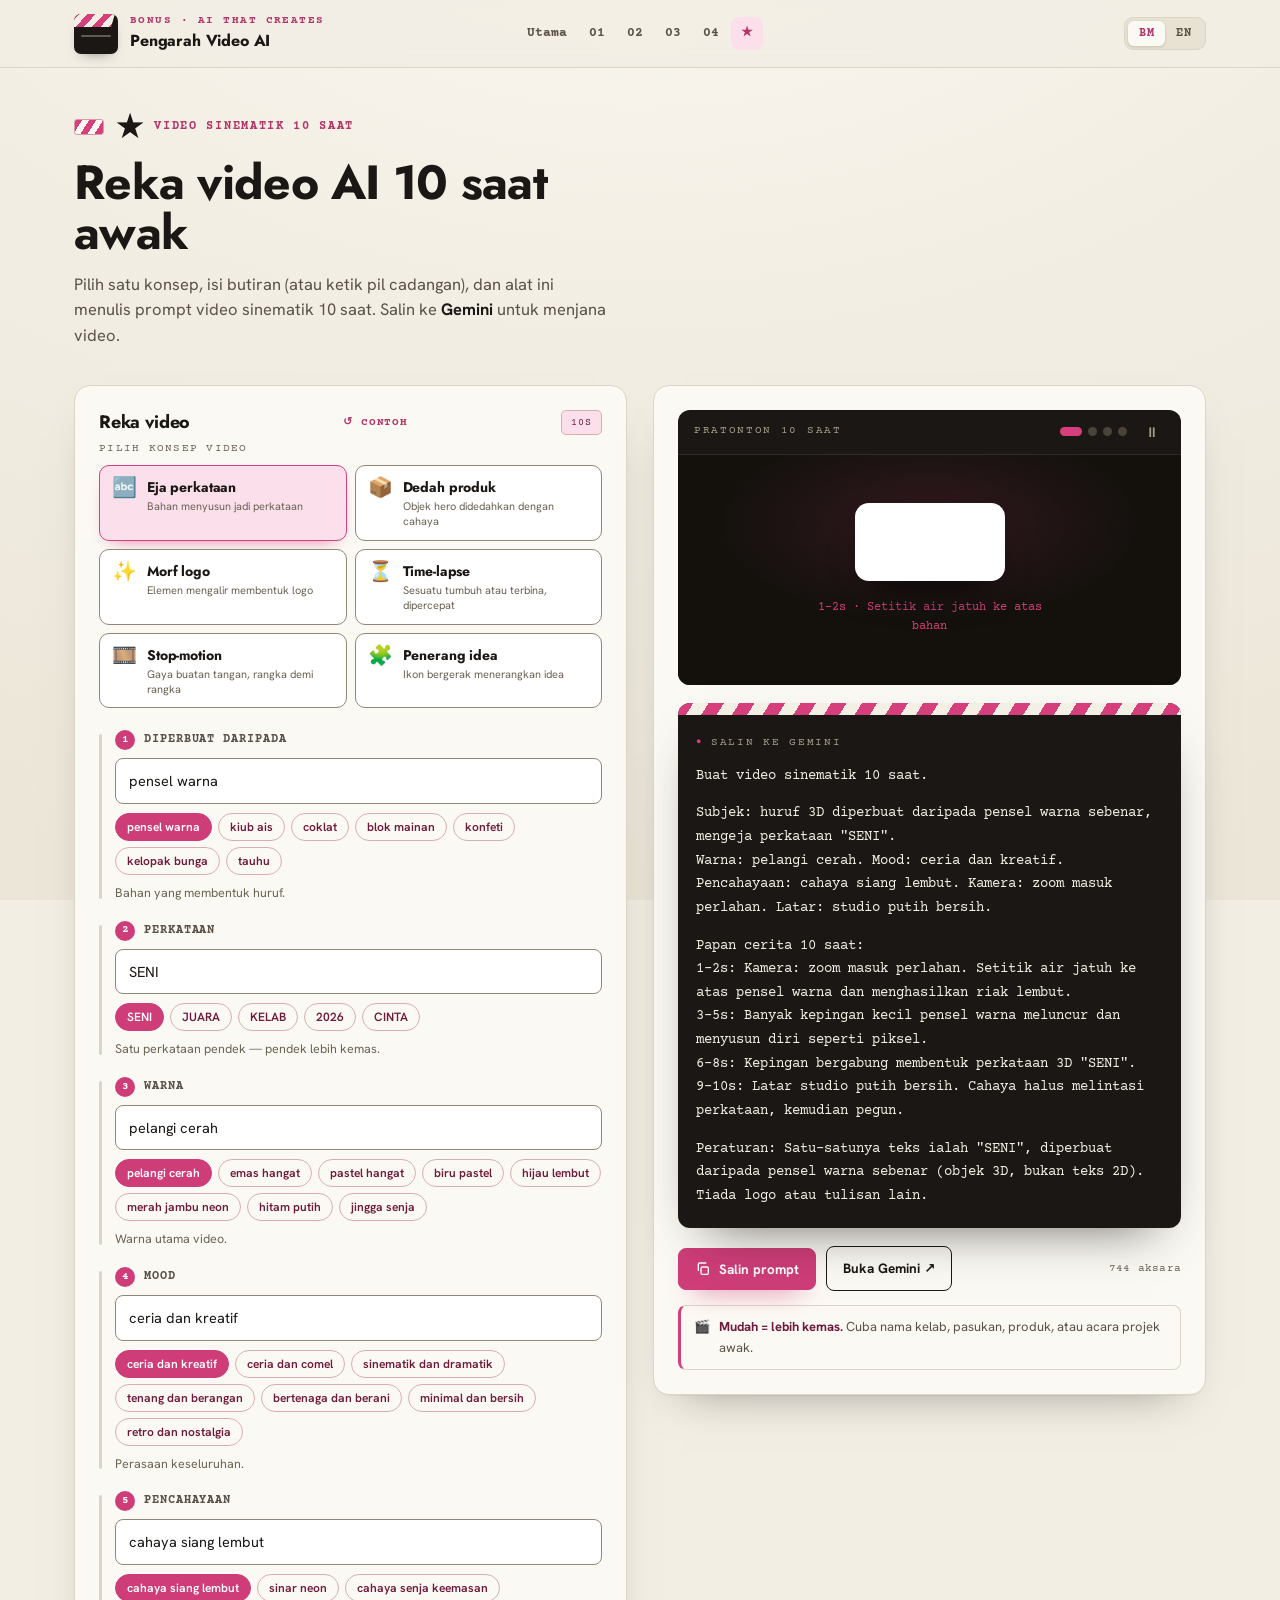
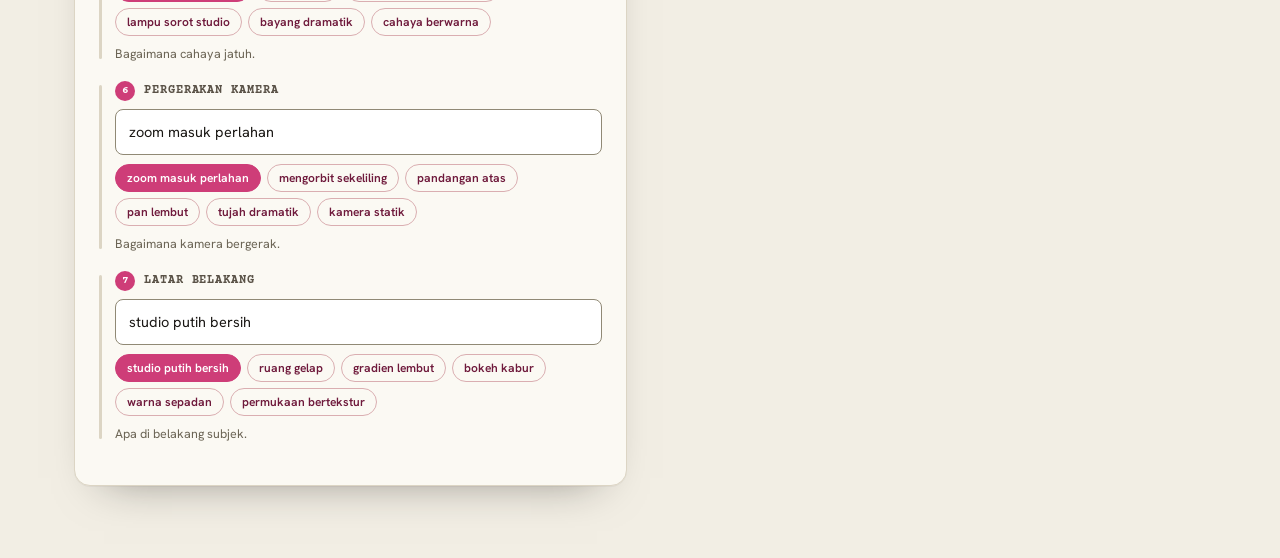
==== bonus-video.html @ ee81811c "Add GenAI Challenge Workshop static site Bilingual (BM/EN) prompt-building toolkit for a student wor" ====
<!DOCTYPE html>
<html lang="ms">
<head>
<meta charset="UTF-8">
<meta name="viewport" content="width=device-width, initial-scale=1">
<title>Bonus — Pengarah Video AI</title>
<link rel="stylesheet" href="styles.css">
<style>
  /* Storyboard simulator + concept builder — bonus-only, kept inline so the shared sheet stays lean */

  /* Concept picker — choose the kind of 10s video to direct */
  .concepts { display: grid; grid-template-columns: repeat(2, minmax(0,1fr)); gap: 8px; margin: 8px 0 22px; }
  @media (max-width: 480px) { .concepts { grid-template-columns: 1fr; } }
  .concept { display: flex; gap: 10px; align-items: flex-start; text-align: left;
    border: 1.5px solid var(--field-line); background: #fff; border-radius: 10px; padding: 11px 12px;
    transition: border-color .14s ease, background .14s ease, transform .14s ease, box-shadow .14s ease; }
  .concept:hover { border-color: var(--accent); transform: translateY(-1px); }
  .concept[aria-pressed="true"] { border-color: var(--accent); background: var(--accent-tint); box-shadow: 0 8px 18px -12px var(--accent); }
  .concept__ico { font-size: 20px; line-height: 1.05; }
  .concept__t { display: block; font-family: var(--display); font-weight: 700; font-size: 14px; color: var(--ink); letter-spacing: -.01em; }
  .concept__d { display: block; font-size: 11px; color: var(--ink-faint); margin-top: 2px; line-height: 1.35; }

  /* Suggestion pills beside each field */
  .pills { display: flex; flex-wrap: wrap; gap: 6px; margin-top: 9px; }
  .pill { border: 1px solid color-mix(in srgb, var(--accent) 26%, var(--line)); background: var(--card);
    color: var(--accent-ink); font-weight: 600; font-size: 12px; padding: 5px 11px; border-radius: 99px;
    transition: border-color .14s ease, background .14s ease, color .14s ease, transform .14s ease; }
  .pill:hover { border-color: var(--accent); transform: translateY(-1px); }
  .pill[aria-pressed="true"] { background: var(--btn); border-color: var(--btn); color: #fff; }

  /* "Refill example" link in the panel head */
  .head-reset { margin-left: auto; border: 0; background: transparent; color: var(--accent-deep);
    font-family: var(--mono); font-size: 10.5px; font-weight: 700; letter-spacing: .08em; text-transform: uppercase;
    padding: 5px 8px; border-radius: 6px; }
  .head-reset:hover { background: var(--accent-tint); }

  /* Storyboard frame */
  .sb { background: var(--ink); border-radius: var(--r-md); overflow: hidden; }
  .sb__bar { display: flex; align-items: center; justify-content: space-between; padding: 12px 16px; border-bottom: 1px solid rgba(255,255,255,.09); }
  .sb__bar > span { font-family: var(--mono); font-size: 10.5px; letter-spacing: .16em; text-transform: uppercase; color: var(--slate-mute); }
  .sb__ctrl { display: flex; align-items: center; gap: 12px; }
  .sb__dots { display: flex; gap: 6px; }
  .sb__dots button { width: 9px; height: 9px; border-radius: 99px; border: 0; background: #4a4339; padding: 0; transition: width .2s, background .2s; }
  .sb__dots button[aria-current="true"] { width: 22px; background: var(--accent); }
  .sb__play { border: 0; background: transparent; color: var(--slate-mute); cursor: pointer; font-size: 14px; }
  .sb__screen { height: 230px; position: relative; display: grid; place-items: center; overflow: hidden; background:
      radial-gradient(60% 60% at 50% 30%, color-mix(in srgb, var(--pick, var(--accent)) 16%, transparent), transparent 70%), #14110D; }
  .beat { position: absolute; inset: 0; display: none; flex-direction: column; align-items: center; justify-content: center; gap: 18px; padding: 0 16px; }
  .beat.on { display: flex; animation: fade .4s ease; }
  @keyframes fade { from { opacity: 0; transform: scale(.96); } to { opacity: 1; transform: scale(1); } }
  .beat__cap { font-family: var(--mono); font-size: 12px; color: var(--accent); text-align: center; max-width: 32ch; }

  /* Reusable storyboard motifs */
  .plate { width: 150px; height: 78px; background: #fff; border-radius: 14px; position: relative; overflow: hidden; box-shadow: 0 20px 40px -20px #000; }
  .drop { position: absolute; left: 50%; top: -14px; width: 9px; height: 14px; background: #7fb6ff; border-radius: 0 0 50% 50%; transform: translateX(-50%); animation: drop 1.6s infinite ease-in; }
  @keyframes drop { 0% { top: -14px; opacity: 0; } 30% { opacity: 1; } 70% { top: 40px; opacity: .9; } 100% { top: 40px; opacity: 0; } }

  .pieces { display: grid; grid-template-columns: repeat(6, 1fr); gap: 7px; }
  .pieces i { width: 16px; height: 16px; border-radius: 5px; background: #fff; display: block; animation: pulse 1.4s infinite ease-in-out; }
  @keyframes pulse { 0%,100% { opacity: .35; transform: translateY(2px); } 50% { opacity: 1; transform: translateY(-2px); } }

  .word { font-family: var(--display); font-weight: 800; font-size: clamp(26px, 6vw, 44px); color: #fff; letter-spacing: .06em; text-transform: uppercase; position: relative; max-width: 100%; word-break: break-word; text-align: center; }
  .word--freeze { padding: 8px 18px; border-radius: 12px; background: rgba(255,255,255,.06); overflow: hidden; }
  .word--freeze::after { content: ""; position: absolute; inset: 0; width: 40%; background: linear-gradient(100deg, transparent, rgba(255,255,255,.5), transparent); transform: translateX(-160%) skewX(-12deg); animation: sheen 2.4s infinite ease-in-out; }
  @keyframes sheen { 0% { transform: translateX(-160%) skewX(-12deg); } 60%,100% { transform: translateX(360%) skewX(-12deg); } }

  /* Product reveal — a hero object */
  .obj { width: 90px; height: 116px; border-radius: 16px; position: relative; background: linear-gradient(155deg, #fff 0%, #cfcabf 100%); box-shadow: 0 26px 44px -20px #000; }
  .obj::before { content: ""; position: absolute; top: -13px; left: 50%; transform: translateX(-50%); width: 26px; height: 15px; border-radius: 6px 6px 0 0; background: #b7b2a6; }
  .obj--dark { filter: brightness(.28) saturate(.6); }
  .obj--spin { animation: objspin 3.2s infinite ease-in-out; }
  @keyframes objspin { 0%,100% { transform: rotateY(-16deg); } 50% { transform: rotateY(16deg); } }
  .obj--lit { overflow: hidden; background: linear-gradient(155deg, color-mix(in srgb, var(--pick, var(--accent)) 24%, #fff), color-mix(in srgb, var(--pick, var(--accent)) 55%, #6b6b6b)); }
  .obj--lit::after { content: ""; position: absolute; inset: 0; width: 40%; background: linear-gradient(100deg, transparent, rgba(255,255,255,.6), transparent); transform: translateX(-160%) skewX(-12deg); animation: sheen 2.4s infinite ease-in-out; }

  /* Logo morph — floating elements */
  .shapes { position: relative; width: 184px; height: 124px; }
  .shapes i { position: absolute; width: 26px; height: 26px; background: var(--pick, var(--accent)); opacity: .92; animation: drift 3.4s infinite ease-in-out; }
  .shapes i:nth-child(2n) { border-radius: 50%; }
  .shapes i:nth-child(3n) { border-radius: 6px; rotate: 12deg; }
  @keyframes drift { 0%,100% { transform: translateY(0); } 50% { transform: translateY(-9px); } }

  /* Time-lapse — bars rising like something growing / building over time */
  .grow { display: flex; align-items: flex-end; gap: 9px; height: 124px; }
  .grow i { width: 18px; height: 18px; border-radius: 5px 5px 0 0; background: var(--pick, var(--accent)); animation: rise 2.4s infinite ease-in-out; }
  @keyframes rise { 0% { height: 16px; opacity: .5; } 50% { height: 104px; opacity: 1; } 100% { height: 16px; opacity: .5; } }

  /* Stop-motion — a wobbling handmade character (stepped motion = stop-motion jitter) */
  .clay { width: 110px; height: 96px; position: relative; box-shadow: 0 22px 40px -20px #000;
    border-radius: 46% 54% 50% 50% / 56% 56% 44% 44%; animation: claywob .9s infinite steps(3);
    background: linear-gradient(160deg, color-mix(in srgb, var(--pick, var(--accent)) 72%, #fff), color-mix(in srgb, var(--pick, var(--accent)) 52%, #8a6b4a)); }
  .clay span { position: absolute; top: 34px; width: 13px; height: 13px; border-radius: 50%; background: #1a1714; }
  .clay span:nth-child(1) { left: 30px; } .clay span:nth-child(2) { right: 30px; }
  @keyframes claywob { 0% { transform: translateY(0) rotate(-2deg); } 50% { transform: translateY(-4px) rotate(2deg); } 100% { transform: translateY(0) rotate(-2deg); } }

  /* Explainer — simple icons connected by arrows */
  .icons { display: flex; align-items: center; gap: 12px; }
  .icons b { width: 48px; height: 48px; border-radius: 12px; display: grid; place-items: center; font-size: 24px; color: #fff;
    background: var(--pick, var(--accent)); box-shadow: 0 16px 30px -16px #000; animation: pop 1.9s infinite ease-in-out; }
  .icons span { width: 18px; height: 3px; border-radius: 3px; background: var(--slate-mute); }
  @keyframes pop { 0%,100% { transform: translateY(0); opacity: .72; } 50% { transform: translateY(-6px); opacity: 1; } }

  @media (prefers-reduced-motion: reduce) { .drop, .pieces i, .word--freeze::after, .obj--spin, .obj--lit::after, .shapes i, .grow i, .clay, .icons b { animation: none; } }
</style>
</head>
<body class="theme-bonus">

  <header class="topbar">
    <div class="topbar__in">
      <div class="brand">
        <div class="slate-mark" aria-hidden="true"></div>
        <div class="brand__t">
          <div class="brand__kicker">Bonus · AI That Creates</div>
          <div class="brand__title" data-i18n="brand">Pengarah Video AI</div>
        </div>
      </div>
      <nav class="topnav" aria-label="Modul">
        <a href="index.html" data-i18n="navHome">Utama</a>
        <a href="module-1.html" aria-label="Modul 1">01</a>
        <a href="module-2.html" aria-label="Modul 2">02</a>
        <a href="module-3.html" aria-label="Modul 3">03</a>
        <a href="module-4.html" aria-label="Modul 4">04</a>
        <a href="bonus-video.html" aria-current="page" aria-label="Bonus">★</a>
      </nav>
      <div class="topbar__right">
        <div class="lang" role="group" aria-label="Language">
          <button data-lang="ms" aria-pressed="true">BM</button>
          <button data-lang="en" aria-pressed="false">EN</button>
        </div>
      </div>
    </div>
  </header>

  <main class="wrap">
    <section class="band">
      <div class="band__no"><b>★</b> <span data-i18n="kicker">Video Sinematik 10 Saat</span></div>
      <h1 data-i18n="title">Reka video AI 10 saat awak</h1>
      <p class="band__sub" data-i18n="sub">
        Pilih satu konsep, isi butiran (atau ketik pil cadangan), dan alat ini menulis prompt video
        sinematik 10 saat. Salin ke <strong>Gemini</strong> untuk menjana video.
      </p>
    </section>

    <div class="work">
      <section class="panel">
        <div class="panel__head">
          <h2 data-i18n="panelIn">Reka video</h2>
          <button class="head-reset" id="reset" type="button" data-i18n="reset">↺ Contoh</button>
          <span class="tag">10s</span>
        </div>

        <div class="presets__lead" style="margin-bottom:8px" data-i18n="conceptLead">Pilih konsep video</div>
        <div class="concepts" id="concepts"></div>

        <div id="blocks"></div>
      </section>

      <section class="panel panel--out">
        <!-- Storyboard simulator -->
        <div class="sb">
          <div class="sb__bar">
            <span data-i18n="sbTitle">Pratonton 10 saat</span>
            <div class="sb__ctrl">
              <div class="sb__dots" id="sb-dots">
                <button data-step="1" aria-current="true" aria-label="1"></button>
                <button data-step="2" aria-label="2"></button>
                <button data-step="3" aria-label="3"></button>
                <button data-step="4" aria-label="4"></button>
              </div>
              <button class="sb__play" id="sb-play" aria-label="play/pause">⏸</button>
            </div>
          </div>
          <div class="sb__screen" id="sb-screen"></div>
        </div>

        <!-- Output -->
        <div class="slate" style="margin-top:18px">
          <div class="slate__label" data-i18n="slateLabel">Salin ke Gemini</div>
          <div class="slate__body" id="out"></div>
        </div>

        <div class="row-actions">
          <button class="btn btn--primary" id="copy">
            <svg viewBox="0 0 24 24" fill="none" stroke="currentColor" stroke-width="2"><rect x="9" y="9" width="11" height="11" rx="2"/><path d="M5 15V5a2 2 0 0 1 2-2h10"/></svg>
            <span data-i18n="copy">Salin prompt</span>
          </button>
          <a class="btn" href="https://gemini.google.com/" target="_blank" rel="noopener" data-i18n="openGemini">Buka Gemini ↗</a>
          <span class="btn__count"><span id="count">0</span> <span data-i18n="chars">aksara</span></span>
        </div>

        <div class="tip">
          <span>🎬</span>
          <span><b data-i18n="tipB">Mudah = lebih kemas.</b> <span data-i18n="tip">Cuba nama kelab, pasukan, produk, atau acara projek awak.</span></span>
        </div>
      </section>
    </div>
  </main>

<script>
  /* ---------------------------------------------------------------------
     Static UI strings (two languages). Field labels/pills live in FIELDS;
     the per-concept prompt text lives in CONCEPTS[...].build.
     --------------------------------------------------------------------- */
  const UI = {
    ms: {
      brand: "Pengarah Video AI", navHome: "Utama",
      kicker: "Video Sinematik 10 Saat", title: "Reka video AI 10 saat awak",
      sub: "Pilih satu konsep, isi butiran (atau ketik pil cadangan), dan alat ini menulis prompt video sinematik 10 saat. Salin ke <strong>Gemini</strong> untuk menjana video.",
      panelIn: "Reka video", conceptLead: "Pilih konsep video", reset: "↺ Contoh",
      sbTitle: "Pratonton 10 saat", slateLabel: "Salin ke Gemini", openGemini: "Buka Gemini ↗",
      copy: "Salin prompt", copied: "Disalin!", chars: "aksara",
      tipB: "Mudah = lebih kemas.", tip: "Cuba nama kelab, pasukan, produk, atau acara projek awak."
    },
    en: {
      brand: "AI Video Director", navHome: "Home",
      kicker: "10-Second Cinematic Video", title: "Design your 10-second AI video",
      sub: "Pick a concept, fill in the details (or tap a suggestion pill), and this tool writes a 10-second cinematic video prompt. Copy it into <strong>Gemini</strong> to generate the video.",
      panelIn: "Design the video", conceptLead: "Pick a video concept", reset: "↺ Example",
      sbTitle: "10-second preview", slateLabel: "Copy into Gemini", openGemini: "Open Gemini ↗",
      copy: "Copy prompt", copied: "Copied!", chars: "characters",
      tipB: "Simpler = cleaner.", tip: "Try your club, team, product, or school event name."
    }
  };

  /* Field registry — each gives a label, hint, placeholder and suggestion pills.
     Shared fields (colour…background) are reused by every concept. */
  const FIELDS = {
    material: {
      label: { ms: "Diperbuat daripada", en: "Made of" },
      hint:  { ms: "Bahan yang membentuk huruf.", en: "The material that forms the letters." },
      ph:    { ms: "cth. pensel warna", en: "e.g. colour pencils" },
      pills: { ms: ["pensel warna", "kiub ais", "coklat", "blok mainan", "konfeti", "kelopak bunga", "tauhu"],
               en: ["colour pencils", "ice cubes", "chocolate", "toy bricks", "confetti", "flower petals", "tofu"] }
    },
    word: {
      label: { ms: "Perkataan", en: "Word" }, max: 14,
      hint:  { ms: "Satu perkataan pendek — pendek lebih kemas.", en: "One short word — shorter is cleaner." },
      ph:    { ms: "cth. SENI", en: "e.g. ART" },
      pills: { ms: ["SENI", "JUARA", "KELAB", "2026", "CINTA"], en: ["ART", "WIN", "CLUB", "2026", "LOVE"] }
    },
    object: {
      label: { ms: "Produk / objek", en: "Product / object" },
      hint:  { ms: "Hero utama video.", en: "The hero of the video." },
      ph:    { ms: "cth. sebotol minuman", en: "e.g. a drink bottle" },
      pills: { ms: ["sebotol minuman", "kasut sneaker", "telefon pintar", "jam tangan", "sebotol minyak wangi", "sebuah buku"],
               en: ["a drink bottle", "a sneaker", "a smartphone", "a watch", "a perfume bottle", "a book"] }
    },
    tagline: {
      label: { ms: "Tagline / perkataan", en: "Tagline / word" }, max: 18,
      hint:  { ms: "Teks pendek yang muncul di hujung.", en: "Short text that appears at the end." },
      ph:    { ms: "cth. SEGAR", en: "e.g. FRESH" },
      pills: { ms: ["SEGAR", "BAHARU", "JUARA", "#1"], en: ["FRESH", "NEW", "WIN", "#1"] }
    },
    element: {
      label: { ms: "Elemen", en: "Elements" },
      hint:  { ms: "Bentuk yang mengalir membentuk logo.", en: "Shapes that flow into the logo." },
      ph:    { ms: "cth. bentuk geometri", en: "e.g. geometric shapes" },
      pills: { ms: ["bentuk geometri", "percikan cat", "jaluran cahaya", "kepingan kertas", "asap lembut"],
               en: ["geometric shapes", "paint splashes", "light streaks", "paper cut-outs", "soft smoke"] }
    },
    logoword: {
      label: { ms: "Nama logo", en: "Logo name" }, max: 16,
      hint:  { ms: "Perkataan akhir logo.", en: "The final logo word." },
      ph:    { ms: "cth. NOVA", en: "e.g. NOVA" },
      pills: { ms: ["NOVA", "KELAB SAINS", "JUARA", "2026"], en: ["NOVA", "SCIENCE CLUB", "WIN", "2026"] }
    },
    subject: {
      label: { ms: "Subjek", en: "Subject" },
      hint:  { ms: "Apa yang tumbuh atau terbina.", en: "What grows or gets built." },
      ph:    { ms: "cth. sepohon pokok", en: "e.g. a tree" },
      pills: { ms: ["sepohon pokok", "sekuntum bunga", "sebuah bandar", "lukisan", "kristal ais", "awan"],
               en: ["a tree", "a flower", "a city", "a drawing", "ice crystals", "clouds"] }
    },
    process: {
      label: { ms: "Proses", en: "Process" },
      hint:  { ms: "Bagaimana ia berubah dari masa ke masa.", en: "How it changes over time." },
      ph:    { ms: "cth. tumbuh dari benih", en: "e.g. grows from a seed" },
      pills: { ms: ["tumbuh dari benih", "terbina tingkat demi tingkat", "dilukis garis demi garis", "berkembang mekar", "membeku perlahan"],
               en: ["grows from a seed", "builds floor by floor", "is drawn line by line", "blooms open", "freezes slowly"] }
    },
    character: {
      label: { ms: "Watak / objek", en: "Character / object" },
      hint:  { ms: "Apa yang digerakkan rangka demi rangka.", en: "What gets animated frame by frame." },
      ph:    { ms: "cth. watak tanah liat", en: "e.g. a clay character" },
      pills: { ms: ["watak tanah liat", "haiwan kertas", "robot kadbod", "bunga felt", "makanan plastisin"],
               en: ["a clay character", "a paper animal", "a cardboard robot", "a felt flower", "a plasticine snack"] }
    },
    action: {
      label: { ms: "Aksi", en: "Action" },
      hint:  { ms: "Apa yang watak buat.", en: "What the character does." },
      ph:    { ms: "cth. melambai", en: "e.g. waving" },
      pills: { ms: ["melambai", "menari", "berjalan", "bertukar bentuk", "melompat"],
               en: ["waving", "dancing", "walking", "morphing", "jumping"] }
    },
    idea: {
      label: { ms: "Idea / topik", en: "Idea / topic" }, max: 48,
      hint:  { ms: "Apa yang anda mahu terangkan.", en: "What you want to explain." },
      ph:    { ms: "cth. cara kitar semula", en: "e.g. how recycling works" },
      pills: { ms: ["cara kitar semula", "bagaimana AI belajar", "kitaran air", "tips belajar pintar", "cara aplikasi kami berfungsi"],
               en: ["how recycling works", "how AI learns", "the water cycle", "smart study tips", "how our app works"] }
    },
    icons: {
      label: { ms: "Ikon utama", en: "Key icons" },
      hint:  { ms: "Simbol mudah yang muncul.", en: "Simple symbols that appear." },
      ph:    { ms: "cth. daun dan titisan air", en: "e.g. a leaf and a water drop" },
      pills: { ms: ["daun dan titisan air", "otak dan data", "telefon dan awan", "buku dan mentol", "roda gigi dan anak panah"],
               en: ["a leaf and a water drop", "a brain and data", "a phone and a cloud", "a book and a lightbulb", "gears and arrows"] }
    },
    colour: {
      label: { ms: "Warna", en: "Colour" },
      hint:  { ms: "Warna utama video.", en: "The main colour of the video." },
      ph:    { ms: "cth. pelangi cerah", en: "e.g. bright rainbow" },
      pills: { ms: ["pelangi cerah", "emas hangat", "pastel hangat", "biru pastel", "hijau lembut", "merah jambu neon", "hitam putih", "jingga senja"],
               en: ["bright rainbow", "warm gold", "warm pastel", "pastel blue", "soft green", "neon pink", "black & white", "sunset orange"] }
    },
    mood: {
      label: { ms: "Mood", en: "Mood" },
      hint:  { ms: "Perasaan keseluruhan.", en: "The overall feeling." },
      ph:    { ms: "cth. ceria dan kreatif", en: "e.g. cheerful and creative" },
      pills: { ms: ["ceria dan kreatif", "ceria dan comel", "sinematik dan dramatik", "tenang dan berangan", "bertenaga dan berani", "minimal dan bersih", "retro dan nostalgia"],
               en: ["cheerful and creative", "cheerful and cute", "cinematic and dramatic", "calm and dreamy", "energetic and bold", "minimal and clean", "retro and nostalgic"] }
    },
    lighting: {
      label: { ms: "Pencahayaan", en: "Lighting" },
      hint:  { ms: "Bagaimana cahaya jatuh.", en: "How the light falls." },
      ph:    { ms: "cth. cahaya siang lembut", en: "e.g. soft daylight" },
      pills: { ms: ["cahaya siang lembut", "sinar neon", "cahaya senja keemasan", "lampu sorot studio", "bayang dramatik", "cahaya berwarna"],
               en: ["soft daylight", "neon glow", "golden hour", "studio spotlight", "moody shadows", "colourful gels"] }
    },
    camera: {
      label: { ms: "Pergerakan kamera", en: "Camera motion" },
      hint:  { ms: "Bagaimana kamera bergerak.", en: "How the camera moves." },
      ph:    { ms: "cth. zoom masuk perlahan", en: "e.g. slow zoom in" },
      pills: { ms: ["zoom masuk perlahan", "mengorbit sekeliling", "pandangan atas", "pan lembut", "tujah dramatik", "kamera statik"],
               en: ["slow zoom in", "orbit around", "top-down view", "gentle pan", "dramatic push-in", "static locked"] }
    },
    background: {
      label: { ms: "Latar belakang", en: "Background" },
      hint:  { ms: "Apa di belakang subjek.", en: "What sits behind the subject." },
      ph:    { ms: "cth. studio putih bersih", en: "e.g. clean studio white" },
      pills: { ms: ["studio putih bersih", "ruang gelap", "gradien lembut", "bokeh kabur", "warna sepadan", "permukaan bertekstur"],
               en: ["clean studio white", "dark void", "soft gradient", "blurred bokeh", "matching colour", "textured surface"] }
    }
  };

  const cap = s => (s || "").charAt(0).toUpperCase() + (s || "").slice(1);
  const SHARED = ["colour", "mood", "lighting", "camera", "background"];

  /* The four video concepts. Each defines its field order, a full bilingual
     example (also used as the live fallback so the slate is never blank),
     the storyboard beats, which field drives the on-screen word, and the
     prompt builder. */
  const CONCEPTS = {
    spell: {
      ico: "🔤",
      name: { ms: "Eja perkataan", en: "Spell a word" },
      desc: { ms: "Bahan menyusun jadi perkataan", en: "Material assembles into a word" },
      fields: ["material", "word", ...SHARED],
      wordField: "word",
      example: {
        ms: { material: "pensel warna", word: "SENI", colour: "pelangi cerah", mood: "ceria dan kreatif", lighting: "cahaya siang lembut", camera: "zoom masuk perlahan", background: "studio putih bersih" },
        en: { material: "colour pencils", word: "ART", colour: "bright rainbow", mood: "cheerful and creative", lighting: "soft daylight", camera: "slow zoom in", background: "clean studio white" }
      },
      storyboard: [
        { viz: "drop",      cap: { ms: "1–2s · Setitik air jatuh ke atas bahan", en: "1–2s · A drop falls onto the material" } },
        { viz: "pieces",    cap: { ms: "3–5s · Kepingan kecil menyusun diri", en: "3–5s · Small pieces arrange themselves" } },
        { viz: "word",      cap: { ms: "6–8s · Kepingan membentuk perkataan", en: "6–8s · Pieces form the word" } },
        { viz: "wordFreeze",cap: { ms: "9–10s · Cahaya melintas, kemudian pegun", en: "9–10s · Light sweeps, then freezes" } }
      ],
      build(v, lang) {
        const W = (v.word || "").toUpperCase();
        if (lang === "ms") return [
`Buat video sinematik 10 saat.`,
`Subjek: huruf 3D diperbuat daripada ${v.material} sebenar, mengeja perkataan "${W}".\nWarna: ${v.colour}. Mood: ${v.mood}.\nPencahayaan: ${v.lighting}. Kamera: ${v.camera}. Latar: ${v.background}.`,
`Papan cerita 10 saat:\n1–2s: Kamera: ${v.camera}. Setitik air jatuh ke atas ${v.material} dan menghasilkan riak lembut.\n3–5s: Banyak kepingan kecil ${v.material} meluncur dan menyusun diri seperti piksel.\n6–8s: Kepingan bergabung membentuk perkataan 3D "${W}".\n9–10s: Latar ${v.background}. Cahaya halus melintasi perkataan, kemudian pegun.`,
`Peraturan: Satu-satunya teks ialah "${W}", diperbuat daripada ${v.material} sebenar (objek 3D, bukan teks 2D). Tiada logo atau tulisan lain.`
        ].join("\n\n");
        return [
`Create a 10-second cinematic video.`,
`Subject: 3D letters made of real ${v.material}, spelling the word "${W}".\nColour: ${v.colour}. Mood: ${v.mood}.\nLighting: ${v.lighting}. Camera: ${v.camera}. Background: ${v.background}.`,
`10-second storyboard:\n1–2s: Camera: ${v.camera}. A water drop falls onto the ${v.material} and makes soft ripples.\n3–5s: Many small pieces of ${v.material} glide and arrange themselves like pixels.\n6–8s: The pieces merge into the 3D word "${W}".\n9–10s: Background: ${v.background}. A soft light sweeps across the word, then it freezes.`,
`Rule: The only text is "${W}", made of real ${v.material} (3D objects, not flat 2D text). No logos or other writing.`
        ].join("\n\n");
      }
    },

    product: {
      ico: "📦",
      name: { ms: "Dedah produk", en: "Product reveal" },
      desc: { ms: "Objek hero didedahkan dengan cahaya", en: "A hero object revealed with light" },
      fields: ["object", "tagline", ...SHARED],
      wordField: "tagline",
      example: {
        ms: { object: "sebotol minuman", tagline: "SEGAR", colour: "biru pastel", mood: "sinematik dan dramatik", lighting: "lampu sorot studio", camera: "mengorbit sekeliling", background: "ruang gelap" },
        en: { object: "a drink bottle", tagline: "FRESH", colour: "pastel blue", mood: "cinematic and dramatic", lighting: "studio spotlight", camera: "orbit around", background: "dark void" }
      },
      storyboard: [
        { viz: "objDark",   cap: { ms: "1–2s · Lampu sorot mendedahkan objek", en: "1–2s · A spotlight reveals the object" } },
        { viz: "objSpin",   cap: { ms: "3–5s · Objek berpusing ke pandangan penuh", en: "3–5s · The object turns into view" } },
        { viz: "objLit",    cap: { ms: "6–8s · Cahaya memukul, warna menyerlah", en: "6–8s · Light hits, colour pops" } },
        { viz: "wordFreeze",cap: { ms: "9–10s · Tagline muncul, kemudian pegun", en: "9–10s · Tagline appears, then freezes" } }
      ],
      build(v, lang) {
        const T = (v.tagline || "").toUpperCase();
        if (lang === "ms") return [
`Buat video produk sinematik 10 saat.`,
`Subjek: ${v.object} sebagai hero utama.\nWarna: ${v.colour}. Mood: ${v.mood}.\nPencahayaan: ${v.lighting}. Kamera: ${v.camera}. Latar: ${v.background}.`,
`Papan cerita 10 saat:\n1–2s: Babak gelap. Lampu sorot perlahan mendedahkan ${v.object} dalam siluet.\n3–5s: Kamera: ${v.camera}. ${cap(v.object)} berpusing ke pandangan penuh ketika cahaya meningkat.\n6–8s: ${cap(v.lighting)} memukul ${v.object}, warna ${v.colour} menyerlah.\n9–10s: Teks "${T}" muncul kemas di sebelah ${v.object}, kemudian pegun.`,
`Peraturan: Kekalkan ${v.object} sebagai satu-satunya hero. Latar ${v.background}. Tiada teks lain kecuali "${T}".`
        ].join("\n\n");
        return [
`Create a 10-second cinematic product video.`,
`Subject: ${v.object} as the hero product.\nColour: ${v.colour}. Mood: ${v.mood}.\nLighting: ${v.lighting}. Camera: ${v.camera}. Background: ${v.background}.`,
`10-second storyboard:\n1–2s: Dark scene. A spotlight slowly reveals ${v.object} in silhouette.\n3–5s: Camera: ${v.camera}. ${cap(v.object)} turns into full view as the light builds.\n6–8s: ${cap(v.lighting)} hits ${v.object}, and the ${v.colour} colours pop.\n9–10s: The text "${T}" appears cleanly beside ${v.object}, then it freezes.`,
`Rule: Keep ${v.object} as the only hero. Background: ${v.background}. No other text except "${T}".`
        ].join("\n\n");
      }
    },

    logo: {
      ico: "✨",
      name: { ms: "Morf logo", en: "Logo morph" },
      desc: { ms: "Elemen mengalir membentuk logo", en: "Elements flow into a logo" },
      fields: ["element", "logoword", ...SHARED],
      wordField: "logoword",
      example: {
        ms: { element: "bentuk geometri", logoword: "NOVA", colour: "emas hangat", mood: "minimal dan bersih", lighting: "cahaya senja keemasan", camera: "tujah dramatik", background: "gradien lembut" },
        en: { element: "geometric shapes", logoword: "NOVA", colour: "warm gold", mood: "minimal and clean", lighting: "golden hour", camera: "dramatic push-in", background: "soft gradient" }
      },
      storyboard: [
        { viz: "shapes",    cap: { ms: "1–2s · Elemen berselerak terapung", en: "1–2s · Elements float scattered" } },
        { viz: "shapes",    cap: { ms: "3–5s · Elemen mengalir ke tengah", en: "3–5s · Elements flow to the centre" } },
        { viz: "word",      cap: { ms: "6–8s · Tersusun menjadi logo", en: "6–8s · They lock into the logo" } },
        { viz: "wordFreeze",cap: { ms: "9–10s · Cahaya melintas logo", en: "9–10s · A shine sweeps the logo" } }
      ],
      build(v, lang) {
        const LW = (v.logoword || "").toUpperCase();
        if (lang === "ms") return [
`Buat animasi logo sinematik 10 saat.`,
`Subjek: ${v.element} yang mengalir dan bergabung membentuk logo "${LW}".\nWarna: ${v.colour}. Mood: ${v.mood}.\nPencahayaan: ${v.lighting}. Kamera: ${v.camera}. Latar: ${v.background}.`,
`Papan cerita 10 saat:\n1–2s: ${cap(v.element)} terapung berselerak di skrin.\n3–5s: Kamera: ${v.camera}. ${cap(v.element)} mengalir dan bergerak ke tengah.\n6–8s: Semua tersusun kemas menjadi logo "${LW}".\n9–10s: Cahaya halus melintasi logo, kemudian pegun.`,
`Peraturan: Akhiri dengan logo "${LW}" yang bersih dan jelas. Latar ${v.background}. Tiada teks lain.`
        ].join("\n\n");
        return [
`Create a 10-second cinematic logo animation.`,
`Subject: ${v.element} that flow and merge to form the logo "${LW}".\nColour: ${v.colour}. Mood: ${v.mood}.\nLighting: ${v.lighting}. Camera: ${v.camera}. Background: ${v.background}.`,
`10-second storyboard:\n1–2s: ${cap(v.element)} float scattered across the screen.\n3–5s: Camera: ${v.camera}. The ${v.element} flow and move toward the centre.\n6–8s: They lock neatly into the logo "${LW}".\n9–10s: A soft light sweeps across the logo, then it freezes.`,
`Rule: End on a clean, readable logo "${LW}". Background: ${v.background}. No other text.`
        ].join("\n\n");
      }
    },

    timelapse: {
      ico: "⏳",
      name: { ms: "Time-lapse", en: "Time-lapse" },
      desc: { ms: "Sesuatu tumbuh atau terbina, dipercepat", en: "Something grows or builds, sped up" },
      fields: ["subject", "process", ...SHARED],
      wordField: null,
      example: {
        ms: { subject: "sepohon pokok", process: "tumbuh dari benih", colour: "hijau lembut", mood: "tenang dan berangan", lighting: "cahaya senja keemasan", camera: "kamera statik", background: "gradien lembut" },
        en: { subject: "a tree", process: "grows from a seed", colour: "soft green", mood: "calm and dreamy", lighting: "golden hour", camera: "static locked", background: "soft gradient" }
      },
      storyboard: [
        { viz: "grow", cap: { ms: "1–2s · Bermula kecil pada peringkat awal", en: "1–2s · Starts small at the beginning" } },
        { viz: "grow", cap: { ms: "3–5s · Masa dipercepat, ia berkembang", en: "3–5s · Time speeds up, it grows" } },
        { viz: "grow", cap: { ms: "6–8s · Mencapai bentuk penuh", en: "6–8s · Reaches its full form" } },
        { viz: "grow", cap: { ms: "9–10s · Perlahan dan pegun di hujung", en: "9–10s · Slows and settles at the end" } }
      ],
      build(v, lang) {
        if (lang === "ms") return [
`Buat video time-lapse sinematik 10 saat.`,
`Subjek: ${v.subject}, dirakam secara time-lapse (masa dipercepat) sambil ia ${v.process}.\nWarna: ${v.colour}. Mood: ${v.mood}.\nPencahayaan: ${v.lighting}. Kamera: ${v.camera}. Latar: ${v.background}.`,
`Papan cerita 10 saat:\n1–2s: ${cap(v.subject)} bermula kecil pada peringkat awal.\n3–5s: Kamera: ${v.camera}. Masa dipercepat dan ia ${v.process}.\n6–8s: ${cap(v.subject)} mencapai bentuk penuh.\n9–10s: Pergerakan perlahan dan pegun pada keadaan akhir.`,
`Peraturan: Kekalkan rupa time-lapse yang lancar (perubahan berterusan, tiada lompatan janggal). Latar ${v.background}. Tiada teks.`
        ].join("\n\n");
        return [
`Create a 10-second cinematic time-lapse video.`,
`Subject: ${v.subject}, captured as a time-lapse (time sped up) as it ${v.process}.\nColour: ${v.colour}. Mood: ${v.mood}.\nLighting: ${v.lighting}. Camera: ${v.camera}. Background: ${v.background}.`,
`10-second storyboard:\n1–2s: ${cap(v.subject)} starts small at the very beginning.\n3–5s: Camera: ${v.camera}. Time speeds up and it ${v.process}.\n6–8s: ${cap(v.subject)} reaches its full form.\n9–10s: The motion slows and settles on the final state.`,
`Rule: Keep a smooth time-lapse look (continuous change, no awkward jumps). Background: ${v.background}. No text.`
        ].join("\n\n");
      }
    },

    stopmotion: {
      ico: "🎞️",
      name: { ms: "Stop-motion", en: "Stop-motion" },
      desc: { ms: "Gaya buatan tangan, rangka demi rangka", en: "Handmade, frame-by-frame style" },
      fields: ["character", "action", ...SHARED],
      wordField: null,
      example: {
        ms: { character: "watak tanah liat", action: "melambai", colour: "pastel hangat", mood: "ceria dan comel", lighting: "cahaya siang lembut", camera: "kamera statik", background: "permukaan bertekstur" },
        en: { character: "a clay character", action: "waving", colour: "warm pastel", mood: "cheerful and cute", lighting: "soft daylight", camera: "static locked", background: "textured surface" }
      },
      storyboard: [
        { viz: "clay", cap: { ms: "1–2s · Watak muncul, gerakan tersentak", en: "1–2s · The character pops in, jerky motion" } },
        { viz: "clay", cap: { ms: "3–5s · Bergerak rangka demi rangka", en: "3–5s · Moves frame by frame" } },
        { viz: "clay", cap: { ms: "6–8s · Watak melakukan aksi", en: "6–8s · The character does the action" } },
        { viz: "clay", cap: { ms: "9–10s · Pose akhir, tekstur tangan", en: "9–10s · Final pose, handmade texture" } }
      ],
      build(v, lang) {
        if (lang === "ms") return [
`Buat video stop-motion sinematik 10 saat.`,
`Subjek: ${v.character} dalam gaya stop-motion buatan tangan, sedang ${v.action}.\nWarna: ${v.colour}. Mood: ${v.mood}.\nPencahayaan: ${v.lighting}. Kamera: ${v.camera}. Latar: ${v.background}.`,
`Papan cerita 10 saat:\n1–2s: ${cap(v.character)} muncul dalam bingkai dengan gerakan tersentak-sentak khas stop-motion.\n3–5s: Kamera: ${v.camera}. ${cap(v.character)} mula bergerak rangka demi rangka.\n6–8s: ${cap(v.character)} ${v.action} dengan jelas.\n9–10s: Babak pegun pada pose akhir; tekstur buatan tangan kelihatan.`,
`Peraturan: Kekalkan rupa stop-motion buatan tangan (kira-kira 12–15 rangka sesaat, gerakan tidak terlalu lancar). Latar ${v.background}. Tiada teks.`
        ].join("\n\n");
        return [
`Create a 10-second cinematic stop-motion video.`,
`Subject: ${v.character} in a handmade stop-motion style, ${v.action}.\nColour: ${v.colour}. Mood: ${v.mood}.\nLighting: ${v.lighting}. Camera: ${v.camera}. Background: ${v.background}.`,
`10-second storyboard:\n1–2s: ${cap(v.character)} appears in frame with the signature jerky stop-motion movement.\n3–5s: Camera: ${v.camera}. ${cap(v.character)} starts moving frame by frame.\n6–8s: ${cap(v.character)} is clearly ${v.action}.\n9–10s: Freeze on the final pose; the handmade texture is visible.`,
`Rule: Keep the handmade stop-motion look (about 12–15 frames per second, not too smooth). Background: ${v.background}. No text.`
        ].join("\n\n");
      }
    },

    explainer: {
      ico: "🧩",
      name: { ms: "Penerang idea", en: "Explainer" },
      desc: { ms: "Ikon bergerak menerangkan idea", en: "Animated icons explain an idea" },
      fields: ["idea", "icons", ...SHARED],
      wordField: null,
      example: {
        ms: { idea: "cara kitar semula", icons: "daun dan titisan air", colour: "hijau lembut", mood: "ceria dan kreatif", lighting: "cahaya siang lembut", camera: "zoom masuk perlahan", background: "studio putih bersih" },
        en: { idea: "how recycling works", icons: "a leaf and a water drop", colour: "soft green", mood: "cheerful and creative", lighting: "soft daylight", camera: "slow zoom in", background: "clean studio white" }
      },
      storyboard: [
        { viz: "icons", cap: { ms: "1–2s · Ikon muncul satu demi satu", en: "1–2s · Icons pop in one by one" } },
        { viz: "icons", cap: { ms: "3–5s · Anak panah menyambungkan ikon", en: "3–5s · Arrows connect the icons" } },
        { viz: "icons", cap: { ms: "6–8s · Idea bergabung dengan jelas", en: "6–8s · The idea comes together" } },
        { viz: "icons", cap: { ms: "9–10s · Susun atur akhir, kemudian pegun", en: "9–10s · Final layout, then freezes" } }
      ],
      build(v, lang) {
        if (lang === "ms") return [
`Buat video penerang (explainer) animasi 2D sinematik 10 saat.`,
`Subjek: grafik gerak ringkas yang menerangkan "${v.idea}", menggunakan ikon seperti ${v.icons}.\nWarna: ${v.colour}. Mood: ${v.mood}.\nPencahayaan: ${v.lighting}. Kamera: ${v.camera}. Latar: ${v.background}.`,
`Papan cerita 10 saat:\n1–2s: Ikon mudah (${v.icons}) muncul satu demi satu.\n3–5s: Kamera: ${v.camera}. Anak panah menyambungkan ikon untuk menunjukkan hubungannya.\n6–8s: Semua bahagian bergabung menerangkan "${v.idea}" dengan jelas.\n9–10s: Susun atur akhir yang kemas, kemudian pegun.`,
`Peraturan: Gaya grafik gerak (motion graphic) yang bersih dan rata. Latar ${v.background}. Pastikan idea mudah difahami; teks ringkas sahaja jika perlu.`
        ].join("\n\n");
        return [
`Create a 10-second cinematic 2D explainer (motion-graphic) video.`,
`Subject: simple animated graphics explaining "${v.idea}", using icons such as ${v.icons}.\nColour: ${v.colour}. Mood: ${v.mood}.\nLighting: ${v.lighting}. Camera: ${v.camera}. Background: ${v.background}.`,
`10-second storyboard:\n1–2s: Simple icons (${v.icons}) pop in one by one.\n3–5s: Camera: ${v.camera}. Arrows connect the icons to show how they relate.\n6–8s: All the parts come together to explain "${v.idea}" clearly.\n9–10s: A tidy final layout, then it freezes.`,
`Rule: Clean, flat motion-graphic style. Background: ${v.background}. Keep the idea easy to understand; only minimal text if needed.`
        ].join("\n\n");
      }
    }
  };

  /* ----------------------------- State ----------------------------------- */
  let lang = "ms";
  let concept = "spell";
  const vals = {};            // current field values (keyed by field name)
  const touched = new Set();  // fields the student has changed (don't auto-overwrite)
  let lastText = "";

  const blocksEl = document.getElementById("blocks");
  const conceptsEl = document.getElementById("concepts");
  const screen = document.getElementById("sb-screen");
  const out = document.getElementById("out");
  const countEl = document.getElementById("count");
  const copyBtn = document.getElementById("copy");

  const escapeHtml = s => String(s).replace(/[&<>"]/g, c => ({ "&":"&amp;","<":"&lt;",">":"&gt;","\"":"&quot;" }[c]));
  const escapeAttr = s => String(s).replace(/[&<>"']/g, c => ({ "&":"&amp;","<":"&lt;",">":"&gt;","\"":"&quot;","'":"&#39;" }[c]));

  /* Resolve a field for output: typed value, else the concept's example. */
  function resolved(k) {
    const raw = (vals[k] ?? "").trim();
    return raw || CONCEPTS[concept].example[lang][k] || "";
  }

  /* Fill any unset (or untouched) field with the concept example so the slate
     is never blank. force=true refills everything (the "↺ Example" button). */
  function fillDefaults(force) {
    const ex = CONCEPTS[concept].example[lang];
    CONCEPTS[concept].fields.forEach(k => {
      if (force || !touched.has(k) || vals[k] == null || vals[k] === "") vals[k] = ex[k];
    });
  }

  /* ----------------------------- Concept picker -------------------------- */
  function renderConcepts() {
    conceptsEl.innerHTML = Object.entries(CONCEPTS).map(([key, c]) =>
      `<button type="button" class="concept" data-concept="${key}" aria-pressed="${key === concept}">
         <span class="concept__ico" aria-hidden="true">${c.ico}</span>
         <span><span class="concept__t">${escapeHtml(c.name[lang])}</span><span class="concept__d">${escapeHtml(c.desc[lang])}</span></span>
       </button>`).join("");
    conceptsEl.querySelectorAll(".concept").forEach(b =>
      b.addEventListener("click", () => setConcept(b.dataset.concept)));
  }

  /* ----------------------------- Field blocks ---------------------------- */
  function blockHtml(k, i) {
    const f = FIELDS[k];
    const v = vals[k] ?? "";
    const input = `<input class="field" id="f-${k}" ${f.max ? `maxlength="${f.max}"` : ""} value="${escapeAttr(v)}" placeholder="${escapeAttr(f.ph[lang])}">`;
    const pills = `<div class="pills">${f.pills[lang].map(p =>
      `<button type="button" class="pill" data-field="${k}" data-val="${escapeAttr(p)}">${escapeHtml(p)}</button>`).join("")}</div>`;
    return `<div class="block" data-field="${k}">
        <div class="block__tab"><span class="n">${i+1}</span><span>${escapeHtml(f.label[lang])}</span></div>
        ${input}${pills}
        <span class="block__hint">${escapeHtml(f.hint[lang])}</span>
      </div>`;
  }

  function setField(k, value) {
    vals[k] = value;
    touched.add(k);
    const inp = document.getElementById("f-" + k);
    if (inp) inp.value = value;
    render();
    markPills();
  }

  function renderBlocks() {
    blocksEl.innerHTML = CONCEPTS[concept].fields.map((k, i) => blockHtml(k, i)).join("");
    CONCEPTS[concept].fields.forEach(k => {
      document.getElementById("f-" + k).addEventListener("input", e => {
        vals[k] = e.target.value; touched.add(k);
        render(); markPills();
      });
    });
    blocksEl.querySelectorAll(".pill").forEach(p =>
      p.addEventListener("click", () => setField(p.dataset.field, p.dataset.val)));
    markPills();
  }

  function markPills() {
    blocksEl.querySelectorAll(".pill").forEach(p => {
      const on = (vals[p.dataset.field] || "").trim().toLowerCase() === p.dataset.val.trim().toLowerCase();
      p.setAttribute("aria-pressed", String(on));
    });
  }

  /* ----------------------------- Storyboard ------------------------------ */
  const SHAPE_POS = [[6,18],[64,6],[120,40],[28,74],[140,12],[92,80]];

  function vizHtml(viz) {
    switch (viz) {
      case "drop":       return `<div class="plate"><div class="drop"></div></div>`;
      case "pieces":     return `<div class="pieces">${"<i></i>".repeat(12)}</div>`;
      case "word":       return `<div class="word" data-word></div>`;
      case "wordFreeze": return `<div class="word word--freeze" data-word></div>`;
      case "objDark":    return `<div class="obj obj--dark"></div>`;
      case "objSpin":    return `<div class="obj obj--spin"></div>`;
      case "objLit":     return `<div class="obj obj--lit"></div>`;
      case "shapes":     return `<div class="shapes">${SHAPE_POS.map(([l,t]) => `<i style="left:${l}px;top:${t}px"></i>`).join("")}</div>`;
      case "grow":       return `<div class="grow">${"<i></i>".repeat(5)}</div>`;
      case "clay":       return `<div class="clay"><span></span><span></span></div>`;
      case "icons":      return `<div class="icons"><b>💡</b><span></span><b>⚙️</b><span></span><b>✅</b></div>`;
      default:           return "";
    }
  }

  function renderStoryboard() {
    const c = CONCEPTS[concept];
    screen.innerHTML = c.storyboard.map((b, i) =>
      `<div class="beat ${i === 0 ? "on" : ""}" data-step="${i+1}">${vizHtml(b.viz)}<div class="beat__cap">${escapeHtml(b.cap[lang])}</div></div>`).join("");
    screen.querySelectorAll(".pieces i").forEach((el, i) => el.style.animationDelay = (i * 90) + "ms");
    screen.querySelectorAll(".shapes i").forEach((el, i) => el.style.animationDelay = (i * 180) + "ms");
    screen.querySelectorAll(".grow i").forEach((el, i) => el.style.animationDelay = (i * 160) + "ms");
    screen.querySelectorAll(".icons b").forEach((el, i) => el.style.animationDelay = (i * 220) + "ms");
    step = 1;
  }

  /* ----------------------------- Output ---------------------------------- */
  function render() {
    const c = CONCEPTS[concept];
    const v = {};
    c.fields.forEach(k => v[k] = resolved(k));
    lastText = c.build(v, lang);
    out.innerHTML = lastText.split("\n\n").map(b =>
      `<div class="slate-block">${escapeHtml(b).replace(/\n/g, "<br>")}</div>`).join("");
    countEl.textContent = lastText.length;
    if (c.wordField) {
      const W = (v[c.wordField] || "").toUpperCase();
      screen.querySelectorAll("[data-word]").forEach(el => el.textContent = W);
    }
  }

  /* ----------------------------- Orchestration --------------------------- */
  function applyConcept() {
    fillDefaults(false);
    conceptsEl.querySelectorAll(".concept").forEach(b =>
      b.setAttribute("aria-pressed", String(b.dataset.concept === concept)));
    renderBlocks();
    renderStoryboard();
    render();
    restartPlay();
  }
  function setConcept(key) {
    if (!CONCEPTS[key]) return;
    concept = key;
    applyConcept();
  }
  function resetExample() {
    touched.clear();
    fillDefaults(true);
    renderBlocks();
    render();
  }

  /* ----------------------------- Playback -------------------------------- */
  let step = 1, playing = true, timer = null;
  const dots = [...document.querySelectorAll("#sb-dots button")];
  function showStep(n) {
    step = n;
    screen.querySelectorAll(".beat").forEach(b => b.classList.toggle("on", Number(b.dataset.step) === n));
    dots.forEach(d => d.setAttribute("aria-current", String(Number(d.dataset.step) === n)));
  }
  function tick() { showStep(step % 4 + 1); }
  function play() { playing = true; document.getElementById("sb-play").textContent = "⏸"; clearInterval(timer); timer = setInterval(tick, 3200); }
  function pause() { playing = false; document.getElementById("sb-play").textContent = "▶"; clearInterval(timer); }
  function restartPlay() { showStep(1); if (playing) play(); }
  document.getElementById("sb-play").addEventListener("click", () => playing ? pause() : play());
  dots.forEach(d => d.addEventListener("click", () => { pause(); showStep(Number(d.dataset.step)); }));
  document.getElementById("reset").addEventListener("click", resetExample);

  /* ----------------------------- Copy ------------------------------------ */
  copyBtn.addEventListener("click", async () => {
    if (!lastText) return;
    try { await navigator.clipboard.writeText(lastText); }
    catch (e) {
      const ta = document.createElement("textarea");
      ta.value = lastText; ta.style.position = "fixed"; ta.style.opacity = "0";
      document.body.appendChild(ta); ta.select();
      try { document.execCommand("copy"); } catch (_) {}
      document.body.removeChild(ta);
    }
    copyBtn.classList.add("copied");
    copyBtn.querySelector("span").textContent = UI[lang].copied;
    setTimeout(() => {
      copyBtn.classList.remove("copied");
      copyBtn.querySelector("span").textContent = UI[lang].copy;
    }, 1600);
  });

  /* ----------------------------- Language -------------------------------- */
  function setLang(l) {
    lang = l;
    document.documentElement.lang = l;
    const d = UI[l];
    document.querySelectorAll("[data-i18n]").forEach(el => {
      const v = d[el.dataset.i18n];
      if (v == null) return;
      if (el.dataset.i18n === "sub") el.innerHTML = v; else el.textContent = v;
    });
    document.querySelectorAll(".lang button").forEach(b =>
      b.setAttribute("aria-pressed", String(b.dataset.lang === l)));
    copyBtn.querySelector("span").textContent = d.copy;
    renderConcepts();
    applyConcept();
    try { localStorage.setItem("workshop-lang", l); } catch (e) {}
  }
  document.querySelectorAll(".lang button").forEach(b =>
    b.addEventListener("click", () => setLang(b.dataset.lang)));

  if (window.matchMedia && window.matchMedia("(prefers-reduced-motion: reduce)").matches) playing = false;

  let saved = "ms";
  try { saved = localStorage.getItem("workshop-lang") || "ms"; } catch (e) {}
  setLang(saved);
</script>
</body>
</html>
---- styles.css ----
/* =========================================================================
   Generative AI Challenge Workshop — The Director's Kit
   Shared design system (vanilla CSS, no build step).

   Concept: the student is the DIRECTOR; each tool helps write the direction
   (the prompt) they hand to the AI to "shoot." The clapperboard is the
   through-line — the diagonal clap stripe is the structural rule, and every
   tool's output panel is the slate you copy into Gemini.

   Type: Jost (film-poster display) · Hanken Grotesk (body) ·
         Courier Prime (the "script" — slate output + slug-line labels).

   Per-page accent is one lighting "gel", set with a class on <body>:
     .theme-index .theme-m1 .theme-m2 .theme-m3 .theme-m4 .theme-bonus
   The gels march warm -> cool across the workshop sequence.
   ========================================================================= */

@import url('https://fonts.googleapis.com/css2?family=Jost:wght@400;500;600;700;800&family=Hanken+Grotesk:wght@400;500;600;700;800&family=Courier+Prime:ital,wght@0,400;0,700;1,400&display=swap');

/* ----------------------------- Tokens ----------------------------------- */
:root {
  --paper:      #F2EEE4;   /* warm film-leader bone */
  --paper-2:    #E8E2D2;   /* insets, segmented controls */
  --card:       #FBF9F3;   /* lifted warm white for panels */
  --ink:        #1A1714;   /* warm clapperboard near-black */
  --ink-soft:   #5A5247;
  --ink-faint:  #6B6454;   /* AA: 5.1:1 on paper, for hints/captions/counts */
  --line:       #DCD5C4;
  --line-soft:  #E8E2D3;
  --field-line: #908975;   /* AA 1.4.11: 3.3:1 border for form controls */

  /* Slate (the dark output board) surfaces */
  --slate-bg:   #1A1714;
  --slate-bg-2: #2A2620;
  --slate-fg:   #F3EFE4;
  --slate-mute: #A89E8B;

  /* Accent gel — re-pointed per theme below. Marquee red is the hub default.
     --accent     : bright gel for stripes/rails/large marks (decorative + large text)
     --accent-deep: AA-safe (>=4.5 on paper/card/tint) for small accent TEXT + button hover
     --btn        : AA-safe gel fill for white-on-accent buttons (>=4.5 with #fff)
     --accent-ink : darkest on-brand ink, used on the pale --accent-tint surfaces */
  --accent:      #D9412B;
  --accent-deep: #B83725;
  --btn:         #D23F2A;
  --accent-tint: #F8E1DA;
  --accent-ink:  #7A1F12;

  --display: 'Jost', 'Trebuchet MS', sans-serif;
  --body:    'Hanken Grotesk', system-ui, -apple-system, sans-serif;
  --mono:    'Courier Prime', ui-monospace, 'SFMono-Regular', Menlo, monospace;

  --r-lg: 16px;
  --r-md: 12px;
  --r-sm: 8px;

  --shadow-card: 0 1px 0 rgba(26,23,20,.04), 0 22px 44px -30px rgba(26,23,20,.5);
  --shadow-pop:  0 30px 60px -28px rgba(26,23,20,.55);

  --maxw: 1180px;
}

/* Lighting gels — one coherent set, warm -> cool across the sequence.
   Deep/btn values are tuned to clear WCAG 2.1 AA (see token notes above). */
.theme-index { --accent:#D9412B; --accent-deep:#B83725; --btn:#D23F2A; --accent-tint:#F8E1DA; --accent-ink:#7A1F12; }
.theme-m1    { --accent:#EE6B3F; --accent-deep:#A94C2D; --btn:#BC5532; --accent-tint:#FCE7DB; --accent-ink:#82371B; }
.theme-m2    { --accent:#E0A11C; --accent-deep:#8B6411; --btn:#986D13; --accent-tint:#FBEFD0; --accent-ink:#79520A; }
.theme-m3    { --accent:#169B83; --accent-deep:#117664; --btn:#13846F; --accent-tint:#D7F0EA; --accent-ink:#08493D; }
.theme-m4    { --accent:#6657D6; --accent-deep:#6153CB; --btn:#6657D6; --accent-tint:#E6E2FB; --accent-ink:#2E2470; --accent-on-dark:#8679E0; /* AA: 4.9:1 on slate-bg, --accent itself is only 3.3:1 */ }
.theme-bonus { --accent:#D43F7C; --accent-deep:#B43669; --btn:#CE3D78; --accent-tint:#FBE0EC; --accent-ink:#6F1A3C; }

/* ----------------------------- Reset ------------------------------------ */
*, *::before, *::after { box-sizing: border-box; }
html { -webkit-text-size-adjust: 100%; }
body {
  margin: 0;
  font-family: var(--body);
  color: var(--ink);
  background: var(--paper);
  line-height: 1.55;
  -webkit-font-smoothing: antialiased;
  /* faint screening-room vignette — cinema, not a corner accent blob */
  background-image: radial-gradient(135% 120% at 50% -20%, #FBF8F0 0%, var(--paper) 46%, #ECE6D8 100%);
  background-attachment: fixed;
}
h1, h2, h3 { font-family: var(--display); margin: 0; line-height: 1.04; letter-spacing: -.015em; }
p { margin: 0; }
a { color: inherit; }
button { font-family: inherit; cursor: pointer; }
input, textarea, select { font-family: inherit; }
:focus-visible { outline: 3px solid var(--accent-deep); outline-offset: 2px; border-radius: 5px; }

.wrap { max-width: var(--maxw); margin: 0 auto; padding: 0 24px; }

/* The diagonal clap stripe — the kit's structural signature.
   Reused on the slate-mark, the slate output and the hero board. */
.clap { background: repeating-linear-gradient(122deg, var(--ink) 0 12px, var(--slate-fg) 12px 24px); }

/* ----------------------------- Top bar ---------------------------------- */
.topbar {
  position: sticky; top: 0; z-index: 30;
  background: color-mix(in srgb, var(--paper) 84%, transparent);
  backdrop-filter: blur(10px);
  border-bottom: 1px solid var(--line);
}
.topbar__in {
  max-width: var(--maxw); margin: 0 auto; padding: 13px 24px;
  display: grid; grid-template-columns: 1fr auto 1fr; align-items: center; gap: 16px;
}
.brand { display: flex; align-items: center; gap: 12px; min-width: 0; }

/* Clapperboard mark — the director's slate */
.slate-mark {
  width: 44px; height: 40px; border-radius: 7px; flex: none;
  background: var(--ink); position: relative; overflow: hidden;
  box-shadow: 0 6px 14px -8px rgba(26,23,20,.6);
}
.slate-mark::before { /* clapstick: gel teeth on top */
  content: ""; position: absolute; inset: 0 0 auto 0; height: 13px;
  background: repeating-linear-gradient(122deg, var(--accent) 0 7px, var(--slate-fg) 7px 14px);
  transform: skewX(-16deg) translateX(-5px); transform-origin: left;
}
.slate-mark::after { /* slate body lines */
  content: ""; position: absolute; left: 7px; right: 7px; top: 21px; height: 2px;
  border-radius: 2px; background: var(--slate-mute); opacity: .5;
  box-shadow: 0 6px 0 -1px var(--slate-mute);
}
.brand__t { min-width: 0; }
.brand__kicker {
  font-family: var(--mono); font-size: 10.5px; letter-spacing: .14em;
  text-transform: uppercase; color: var(--accent-deep); font-weight: 700;
}
.brand__title { font-family: var(--display); font-size: 16px; font-weight: 700; color: var(--ink); white-space: nowrap; letter-spacing: -.01em; }

.topbar__right { display: flex; align-items: center; justify-content: flex-end; gap: 10px; }

/* Top nav — reels strip, Courier slugs */
.topnav { display: flex; align-items: center; justify-content: center; gap: 2px; }
.topnav a {
  font-family: var(--mono); font-size: 12.5px; font-weight: 700;
  color: var(--ink-soft); text-decoration: none; white-space: nowrap;
  padding: 7px 10px; border-radius: var(--r-sm);
}
.topnav a:hover { color: var(--ink); background: var(--paper-2); }
.topnav a[aria-current="page"] { color: var(--accent-deep); background: var(--accent-tint); }

@media (max-width: 760px) {
  .topbar__in { grid-template-columns: 1fr auto; grid-template-areas: "brand lang" "nav nav"; row-gap: 10px; }
  .brand { grid-area: brand; min-width: 0; }
  .brand__title { white-space: normal; font-size: 14.5px; line-height: 1.12; }
  .topbar__right { grid-area: lang; }
  .topnav { grid-area: nav; flex-wrap: wrap; justify-content: flex-start; }
}

/* Language toggle */
.lang { display: inline-flex; background: var(--paper-2); border: 1px solid var(--line); border-radius: 9px; padding: 3px; }
.lang button {
  border: 0; background: transparent; color: var(--ink-soft);
  font-family: var(--mono); font-size: 12px; font-weight: 700; padding: 6px 11px; border-radius: 6px; letter-spacing: .04em;
}
.lang button[aria-pressed="true"] { background: var(--card); color: var(--accent-deep); box-shadow: 0 1px 3px rgba(26,23,20,.16); }

/* ----------------------------- Module header band ----------------------- */
.band { padding: 44px 0 8px; }
/* Scene marker — a clapper-striped chip + big take number */
.band__no {
  display: inline-flex; align-items: center; gap: 12px;
  font-family: var(--mono); font-size: 12px; letter-spacing: .14em; text-transform: uppercase;
  color: var(--accent-deep); font-weight: 700; margin-bottom: 16px;
}
.band__no::before {
  content: ""; width: 30px; height: 16px; border-radius: 3px; flex: none;
  background: repeating-linear-gradient(122deg, var(--accent) 0 6px, var(--card) 6px 12px);
  border: 1px solid color-mix(in srgb, var(--accent) 40%, var(--line));
}
.band__no b {
  font-family: var(--display); font-size: 30px; line-height: 1; color: var(--ink);
  letter-spacing: -.02em; font-weight: 800;
}
.band h1 { font-size: clamp(29px, 4.8vw, 48px); font-weight: 700; max-width: 18ch; }
.band__sub { margin-top: 14px; max-width: 60ch; color: var(--ink-soft); font-size: 16.5px; }
.band__sub strong { color: var(--ink); font-weight: 700; }

/* ----------------------------- Workspace grid --------------------------- */
.work { display: grid; grid-template-columns: minmax(0, 1fr) minmax(0, 1fr); gap: 26px; align-items: start; padding: 28px 0 72px; }
@media (max-width: 900px) { .work { grid-template-columns: 1fr; } }

.panel {
  background: var(--card); border: 1px solid var(--line); border-radius: var(--r-lg);
  box-shadow: var(--shadow-card); padding: 24px;
}
.panel__head { display: flex; align-items: center; gap: 10px; margin-bottom: 6px; }
.panel__head h2 { font-size: 18px; font-weight: 700; letter-spacing: -.01em; }
.panel__head .tag {
  margin-left: auto; font-family: var(--mono); font-size: 10px; letter-spacing: .1em; text-transform: uppercase;
  color: var(--accent-ink); background: var(--accent-tint);
  border: 1px solid color-mix(in srgb, var(--accent) 26%, var(--line)); padding: 4px 9px; border-radius: 5px;
}
.panel__note { color: var(--ink-soft); font-size: 13.5px; margin: 2px 0 20px; }

/* The output panel sticks on wide screens so students see it while typing */
@media (min-width: 901px) { .panel--out { position: sticky; top: 84px; } }

/* ----------------------------- Cue blocks (inputs) ---------------------- */
/* Screenplay "cue": a slug-line label + a clean script field, tied by a
   gel rail down the left. No keycaps — this is direction, not a keyboard. */
.block { position: relative; margin: 0 0 18px; padding-left: 16px; }
.block::before {
  content: ""; position: absolute; left: 0; top: 4px; bottom: 4px; width: 3px;
  border-radius: 3px; background: var(--line);
}
.block:focus-within::before { background: var(--accent); }
.block__tab {
  display: flex; align-items: center; gap: 9px; margin-bottom: 8px;
  font-family: var(--mono); font-size: 11.5px; font-weight: 700; letter-spacing: .08em;
  text-transform: uppercase; color: var(--ink-soft);
}
.block:focus-within .block__tab { color: var(--accent-deep); }
.block__tab .n {
  font-family: var(--mono); font-size: 10.5px; font-weight: 700;
  width: 20px; height: 20px; border-radius: 999px;
  display: grid; place-items: center; background: var(--btn); color: #fff;
  letter-spacing: 0;
}
.block__tab .you-set {
  margin-left: 2px; font-size: 9px; letter-spacing: .12em; padding: 3px 7px; border-radius: 999px;
  background: var(--accent-tint); color: var(--accent-ink); text-transform: uppercase;
  border: 1px solid color-mix(in srgb, var(--accent) 30%, var(--line));
}
.block__hint { display: block; font-size: 12.5px; color: var(--ink-faint); margin: 8px 0 0; }

.field, textarea.field {
  width: 100%; display: block;
  border: 1.5px solid var(--field-line); border-radius: var(--r-sm);
  background: #fff; color: var(--ink);
  padding: 11px 13px; font-size: 14.5px; line-height: 1.5;
}
textarea.field { resize: vertical; min-height: 58px; }
.field::placeholder, textarea.field::placeholder { color: #7E7868; }
.field:focus, textarea.field:focus {
  outline: 0; border-color: var(--accent);
  box-shadow: 0 0 0 3px color-mix(in srgb, var(--accent) 18%, transparent);
}

/* Segmented control (input-type / build-refine) */
.seg { display: inline-flex; background: var(--paper-2); border: 1px solid var(--line); border-radius: 10px; padding: 4px; gap: 4px; }
.seg button {
  border: 0; background: transparent; color: var(--ink-soft);
  font-weight: 600; font-size: 13px; padding: 8px 15px; border-radius: 7px;
  white-space: pre-line; text-align: center; line-height: 1.15;
}
.seg button[aria-pressed="true"] { background: var(--card); color: var(--accent-deep); box-shadow: 0 1px 3px rgba(26,23,20,.16); }

/* Preset chips — "takes" to start from */
.presets { display: flex; flex-wrap: wrap; gap: 9px; margin-bottom: 20px; }
.preset {
  border: 1px solid color-mix(in srgb, var(--accent) 32%, var(--line));
  background: var(--card);
  color: var(--accent-ink); font-weight: 600; font-size: 13px;
  padding: 8px 13px; border-radius: 7px;
  transition: border-color .14s ease, box-shadow .14s ease, transform .14s ease;
}
.preset:hover { border-color: var(--accent); box-shadow: 0 6px 16px -10px var(--accent); transform: translateY(-1px); }
.preset[aria-pressed="true"] { background: var(--btn); color: #fff; border-color: var(--btn); }
.presets__lead { font-family: var(--mono); font-size: 10.5px; letter-spacing: .12em; text-transform: uppercase; color: var(--ink-faint); width: 100%; margin-bottom: -6px; }

/* ----------------------------- Slate (output) --------------------------- */
/* The clapperboard you copy into the AI. */
.slate {
  background: var(--slate-bg); color: var(--slate-fg); border-radius: var(--r-md);
  padding: 20px 18px 20px; position: relative; overflow: hidden;
  box-shadow: 0 24px 50px -28px rgba(26,23,20,.7);
}
.slate::before { /* clapstick teeth */
  content: ""; position: absolute; top: 0; left: 0; right: 0; height: 12px;
  background: repeating-linear-gradient(122deg, var(--accent) 0 13px, var(--slate-fg) 13px 26px);
}
.slate__label {
  font-family: var(--mono); font-size: 10.5px; letter-spacing: .16em; text-transform: uppercase;
  color: var(--slate-mute); margin: 12px 0 14px; display: flex; align-items: center; gap: 8px;
}
.slate__label::before { content: "●"; color: var(--accent); font-size: 9px; }
.slate__body { font-family: var(--mono); font-size: 13.5px; line-height: 1.75; white-space: pre-wrap; word-break: break-word; }
/* assembled parts: each labeled segment of the prompt */
.seg-part {
  border-radius: 4px; padding: 1px 4px; margin: 0 -2px;
  transition: background-color .45s ease;
  box-decoration-break: clone; -webkit-box-decoration-break: clone;
}
.seg-part[data-on="1"] { background: color-mix(in srgb, var(--accent) 32%, transparent); }
.seg-part.flash { background: color-mix(in srgb, var(--accent) 60%, transparent); transition: background-color .05s; }
.slate__empty { color: var(--slate-mute); font-style: italic; }

.slate-block { margin-top: 14px; }
.slate-block:first-of-type { margin-top: 0; }
.slate-block.flash { background: color-mix(in srgb, var(--accent) 22%, transparent); border-radius: 6px; transition: background-color .05s; }
.slate-key { color: var(--accent-on-dark, var(--accent)); font-weight: 700; }

/* Weak version, shown faint for contrast */
.weak { opacity: .55; }

/* ----------------------------- Buttons ---------------------------------- */
.row-actions { display: flex; align-items: center; gap: 10px; margin-top: 18px; flex-wrap: wrap; }
.btn {
  border: 1.5px solid var(--ink); background: transparent; color: var(--ink);
  font-weight: 700; font-size: 13.5px; padding: 11px 16px; border-radius: var(--r-sm);
  display: inline-flex; align-items: center; gap: 8px; text-decoration: none;
  transition: background-color .14s ease, color .14s ease, transform .14s ease;
}
.btn:hover { background: var(--ink); color: var(--paper); }
.btn--primary { background: var(--btn); border-color: var(--btn); color: #fff; box-shadow: 0 14px 26px -16px var(--accent); }
.btn--primary:hover { background: var(--accent-deep); border-color: var(--accent-deep); color: #fff; }
.btn--primary.copied { background: var(--ink); border-color: var(--ink); color: var(--paper); }
.btn svg { width: 16px; height: 16px; }
.btn__count { font-family: var(--mono); font-size: 11px; color: var(--ink-faint); margin-left: auto; letter-spacing: .02em; }

/* Tip strip below output — a director's margin note */
.tip {
  margin-top: 14px; font-size: 13px; color: var(--ink-soft);
  background: var(--card); border: 1px solid var(--line);
  border-left: 3px solid var(--accent);
  border-radius: var(--r-sm); padding: 11px 13px; display: flex; gap: 9px;
}
.tip b { color: var(--accent-ink); }

/* ----------------------------- Index: hero clapperboard ----------------- */
.hero {
  display: grid; grid-template-columns: 1.05fr .95fr; gap: 44px; align-items: center;
  padding: 60px 0 34px;
}
@media (max-width: 880px) { .hero { grid-template-columns: 1fr; gap: 34px; padding: 40px 0 20px; } }

.hero__eyebrow {
  font-family: var(--mono); font-size: 12px; letter-spacing: .2em; text-transform: uppercase;
  color: var(--accent-deep); font-weight: 700;
}
.hero h1 {
  font-size: clamp(38px, 6.4vw, 74px); font-weight: 800; margin-top: 18px; max-width: 12ch;
  text-transform: uppercase; line-height: .96; letter-spacing: -.02em;
}
.hero h1 em { font-style: normal; color: var(--accent); display: block; }
.hero__lead { margin-top: 22px; max-width: 46ch; font-size: 17.5px; color: var(--ink-soft); }
.hero__lead strong { color: var(--ink); font-weight: 700; }

/* The clapperboard prop */
.board {
  background: var(--slate-bg); border-radius: 14px; overflow: hidden;
  box-shadow: 0 40px 80px -36px rgba(26,23,20,.72), inset 0 0 0 1px rgba(255,255,255,.04);
  color: var(--slate-fg); position: relative;
}
.board__clap { position: relative; height: 56px; }
.board__bar { /* fixed lower jaw */
  position: absolute; left: 0; right: 0; bottom: 0; height: 26px;
  background: repeating-linear-gradient(122deg, var(--accent) 0 22px, var(--slate-fg) 22px 44px);
  border-bottom: 2px solid #000;
}
.board__stick { /* hinged upper jaw, claps on load */
  position: absolute; left: 0; right: 0; bottom: 24px; height: 26px;
  background: repeating-linear-gradient(122deg, var(--accent) 0 22px, var(--slate-fg) 22px 44px);
  transform-origin: 10px 100%; transform: rotate(-26deg);
  animation: clap 1.05s cubic-bezier(.5,1.6,.5,1) .55s both;
}
@keyframes clap {
  0%   { transform: rotate(-26deg); }
  55%  { transform: rotate(0deg); }
  68%  { transform: rotate(-6deg); }
  100% { transform: rotate(0deg); }
}
.board__grid { padding: 18px 20px 22px; display: grid; gap: 0; }
.board__row {
  display: grid; grid-template-columns: 92px 1fr; align-items: baseline; gap: 14px;
  padding: 11px 0; border-top: 1px solid rgba(255,255,255,.09);
}
.board__row:first-child { border-top: 0; }
.board__row span {
  font-family: var(--mono); font-size: 10.5px; letter-spacing: .14em; text-transform: uppercase;
  color: var(--slate-mute);
}
.board__row b {
  font-family: var(--display); font-weight: 700; font-size: clamp(17px, 2.3vw, 23px);
  color: var(--slate-fg); letter-spacing: -.01em;
}
.board__row b.hi { color: var(--accent); }

/* ----------------------------- Index: reel deck ------------------------- */
.deck { display: grid; grid-template-columns: repeat(4, 1fr); gap: 18px; padding: 26px 0 78px; }
@media (max-width: 940px) { .deck { grid-template-columns: repeat(2, 1fr); } }
@media (max-width: 520px) { .deck { grid-template-columns: 1fr; } }

.mod {
  --accent:#D9412B; --accent-deep:#B83725; --btn:#D23F2A; --accent-tint:#F8E1DA; --accent-ink:#7A1F12;
  position: relative; display: flex; flex-direction: column; text-decoration: none;
  background: var(--card); border: 1px solid var(--line); border-radius: var(--r-lg);
  box-shadow: var(--shadow-card); padding: 20px 20px 22px; min-height: 224px; overflow: hidden;
  transition: transform .16s ease, box-shadow .16s ease, border-color .16s ease;
}
.mod::before { /* gel clap stripe across the top of every reel */
  content: ""; position: absolute; top: 0; left: 0; right: 0; height: 8px;
  background: repeating-linear-gradient(122deg, var(--accent) 0 11px, var(--card) 11px 22px);
}
.mod:hover { transform: translateY(-4px); box-shadow: var(--shadow-pop); border-color: color-mix(in srgb, var(--accent) 45%, var(--line)); }
.mod.m1 { --accent:#EE6B3F; --accent-deep:#A94C2D; --btn:#BC5532; --accent-tint:#FCE7DB; --accent-ink:#82371B; }
.mod.m2 { --accent:#E0A11C; --accent-deep:#8B6411; --btn:#986D13; --accent-tint:#FBEFD0; --accent-ink:#79520A; }
.mod.m3 { --accent:#169B83; --accent-deep:#117664; --btn:#13846F; --accent-tint:#D7F0EA; --accent-ink:#08493D; }
.mod.m4 { --accent:#6657D6; --accent-deep:#6153CB; --btn:#6657D6; --accent-tint:#E6E2FB; --accent-ink:#2E2470; }
.mod.bonus { --accent:#D43F7C; --accent-deep:#B43669; --btn:#CE3D78; --accent-tint:#FBE0EC; --accent-ink:#6F1A3C; }
.mod__no {
  font-family: var(--display); font-weight: 800; font-size: 40px; line-height: 1;
  color: var(--accent-deep); letter-spacing: -.03em; margin-top: 8px;
}
.mod.bonus .mod__no { font-size: 24px; letter-spacing: .02em; text-transform: uppercase; padding-top: 8px; }
.mod__name { font-family: var(--display); font-weight: 700; font-size: 20px; color: var(--ink); margin: 14px 0 6px; letter-spacing: -.01em; }
.mod__theme { font-family: var(--mono); font-size: 10.5px; letter-spacing: .08em; color: var(--accent-deep); text-transform: uppercase; margin-bottom: 11px; }
.mod__theme::before { content: "› "; }
.mod__desc { font-size: 13.5px; color: var(--ink-soft); }
.mod__go { margin-top: auto; padding-top: 16px; font-family: var(--mono); font-weight: 700; font-size: 12.5px; letter-spacing: .04em; text-transform: uppercase; color: var(--accent-deep); display: inline-flex; align-items: center; gap: 7px; }
.mod:hover .mod__go { gap: 11px; }

.foot { border-top: 1px solid var(--line); padding: 26px 0 56px; color: var(--ink-faint); font-size: 13px; }
.foot__head { font-family: var(--mono); font-size: 10.5px; letter-spacing: .16em; text-transform: uppercase; color: var(--ink-faint); margin-bottom: 12px; }
.foot__rule { display: flex; flex-wrap: wrap; gap: 8px 18px; }
.foot__rule span { display: inline-flex; align-items: center; }
.foot__rule span::before { content: ""; width: 16px; height: 8px; margin-right: 9px; border-radius: 2px; background: repeating-linear-gradient(122deg, var(--accent) 0 4px, transparent 4px 8px); }

/* ----------------------------- Motion opt-out --------------------------- */
@media (prefers-reduced-motion: reduce) {
  *, *::before, *::after { animation: none !important; transition: none !important; }
  .mod:hover { transform: none; }
  .board__stick { transform: rotate(0deg); }
}
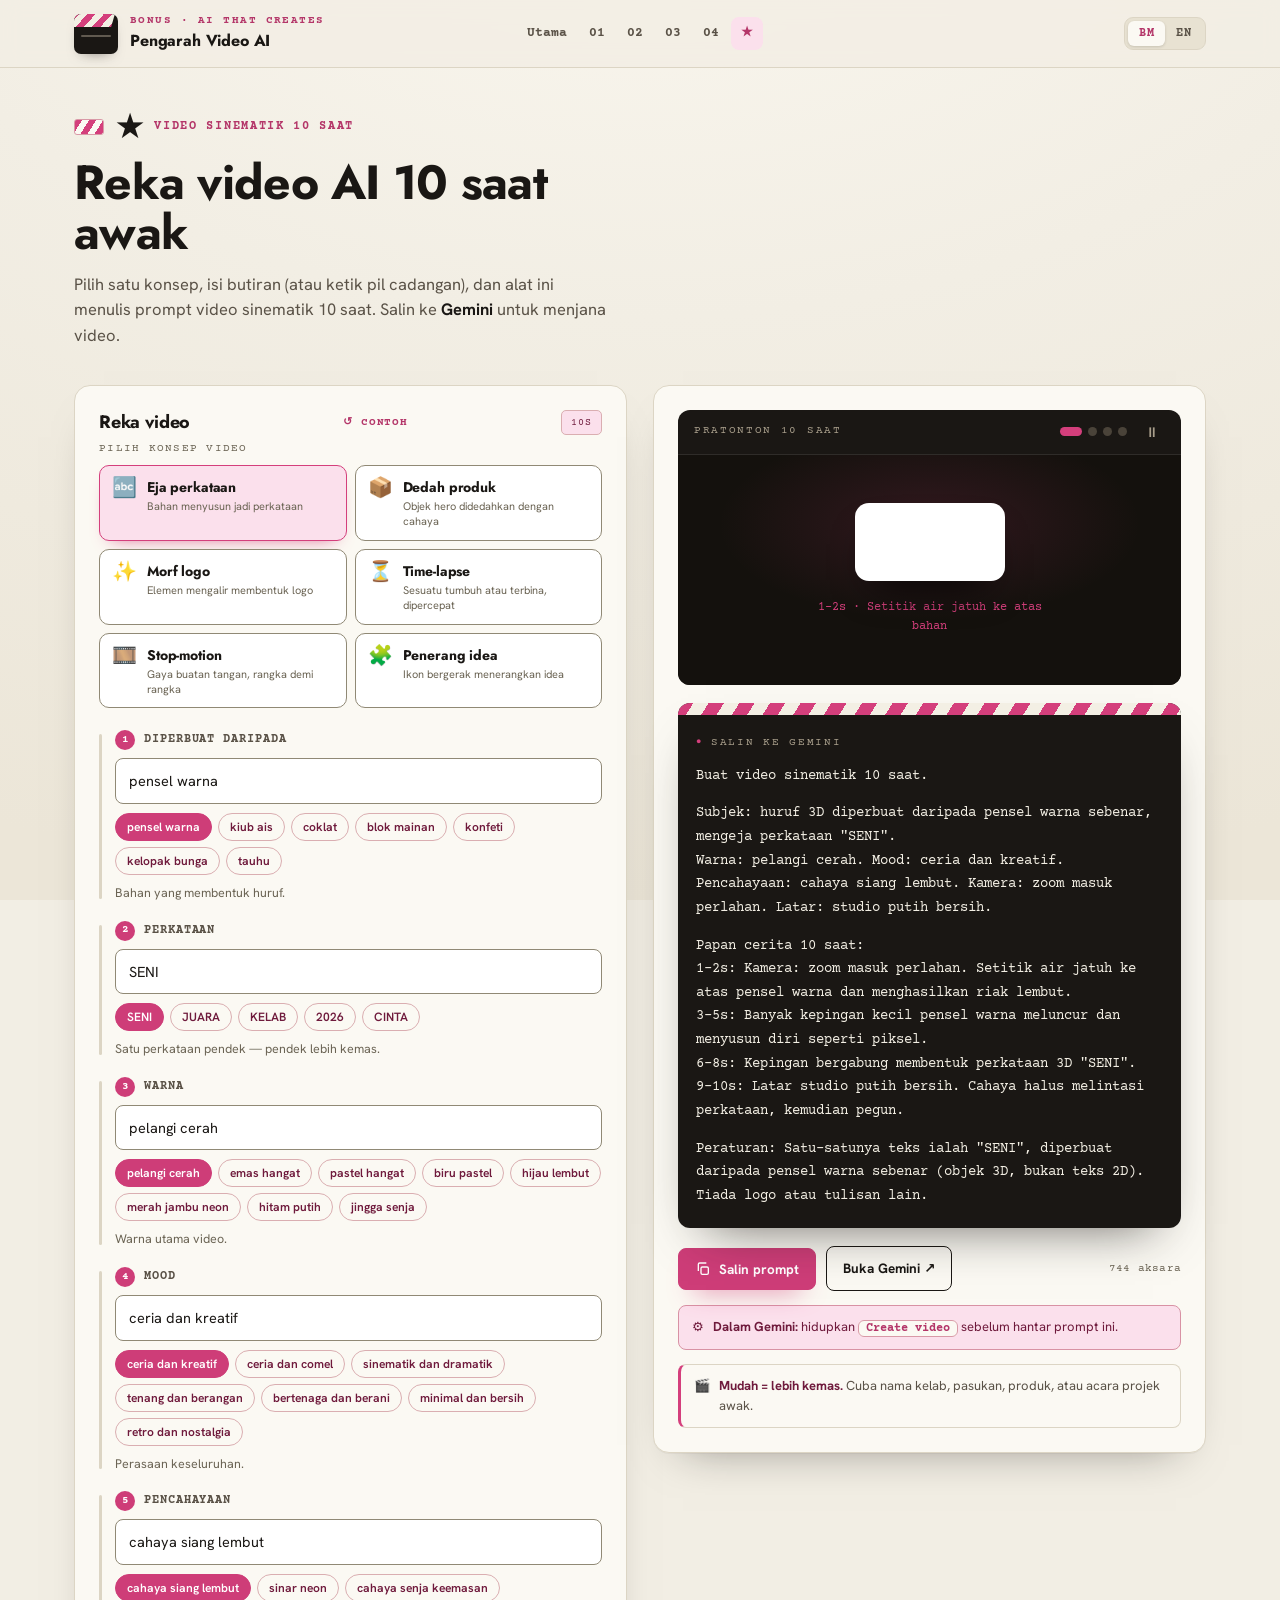
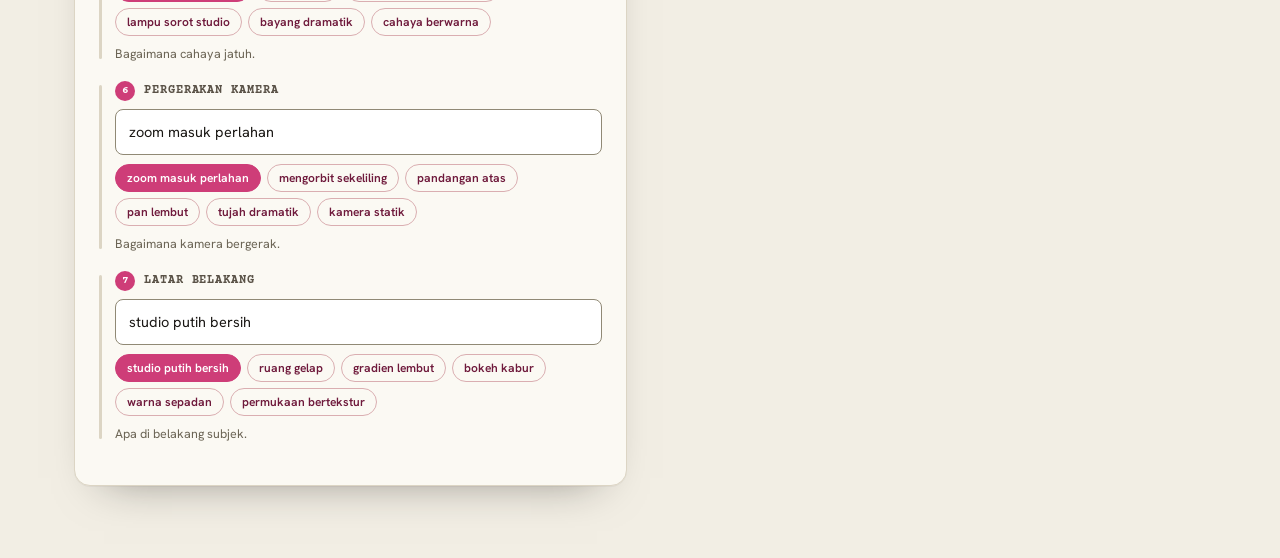
==== commit 15159c20: "Add Gemini mode reminders to modules 2, 3 and bonus Show which Gemini setting to enable before sendi" ====
--- a/bonus-video.html
+++ b/bonus-video.html
@@ -188,6 +188,11 @@
           <span class="btn__count"><span id="count">0</span> <span data-i18n="chars">aksara</span></span>
         </div>
 
+        <div class="gem-note">
+          <span class="gem-note__icon" aria-hidden="true">⚙️</span>
+          <span><b data-i18n="gemNoteB">Dalam Gemini:</b> <span data-i18n="gemNote1">hidupkan</span> <span class="chip" data-i18n="gemNoteChip">Create video</span> <span data-i18n="gemNote3">sebelum hantar prompt ini.</span></span>
+        </div>
+
         <div class="tip">
           <span>🎬</span>
           <span><b data-i18n="tipB">Mudah = lebih kemas.</b> <span data-i18n="tip">Cuba nama kelab, pasukan, produk, atau acara projek awak.</span></span>
@@ -209,7 +214,8 @@
       panelIn: "Reka video", conceptLead: "Pilih konsep video", reset: "↺ Contoh",
       sbTitle: "Pratonton 10 saat", slateLabel: "Salin ke Gemini", openGemini: "Buka Gemini ↗",
       copy: "Salin prompt", copied: "Disalin!", chars: "aksara",
-      tipB: "Mudah = lebih kemas.", tip: "Cuba nama kelab, pasukan, produk, atau acara projek awak."
+      tipB: "Mudah = lebih kemas.", tip: "Cuba nama kelab, pasukan, produk, atau acara projek awak.",
+      gemNoteB: "Dalam Gemini:", gemNote1: "hidupkan", gemNoteChip: "Create video", gemNote3: "sebelum hantar prompt ini."
     },
     en: {
       brand: "AI Video Director", navHome: "Home",
@@ -218,7 +224,8 @@
       panelIn: "Design the video", conceptLead: "Pick a video concept", reset: "↺ Example",
       sbTitle: "10-second preview", slateLabel: "Copy into Gemini", openGemini: "Open Gemini ↗",
       copy: "Copy prompt", copied: "Copied!", chars: "characters",
-      tipB: "Simpler = cleaner.", tip: "Try your club, team, product, or school event name."
+      tipB: "Simpler = cleaner.", tip: "Try your club, team, product, or school event name.",
+      gemNoteB: "In Gemini:", gemNote1: "turn on", gemNoteChip: "Create video", gemNote3: "before sending this prompt."
     }
   };
 
--- a/styles.css
+++ b/styles.css
@@ -323,6 +323,22 @@
 }
 .tip b { color: var(--accent-ink); }
 
+/* Gemini setting reminder — turn on a specific mode before sending */
+.gem-note {
+  margin-top: 14px; font-size: 13px; color: var(--accent-ink);
+  background: var(--accent-tint); border: 1px solid color-mix(in srgb, var(--accent) 45%, var(--line));
+  border-radius: var(--r-sm); padding: 11px 13px;
+  display: flex; gap: 9px; align-items: flex-start;
+}
+.gem-note__icon { flex: none; }
+.gem-note b { color: var(--accent-ink); }
+.gem-note .chip {
+  font-family: var(--mono); font-size: 11.5px; font-weight: 700;
+  background: var(--card); color: var(--accent-deep);
+  border: 1px solid color-mix(in srgb, var(--accent) 40%, var(--line));
+  border-radius: 6px; padding: 1px 7px; white-space: nowrap;
+}
+
 /* ----------------------------- Index: hero clapperboard ----------------- */
 .hero {
   display: grid; grid-template-columns: 1.05fr .95fr; gap: 44px; align-items: center;
